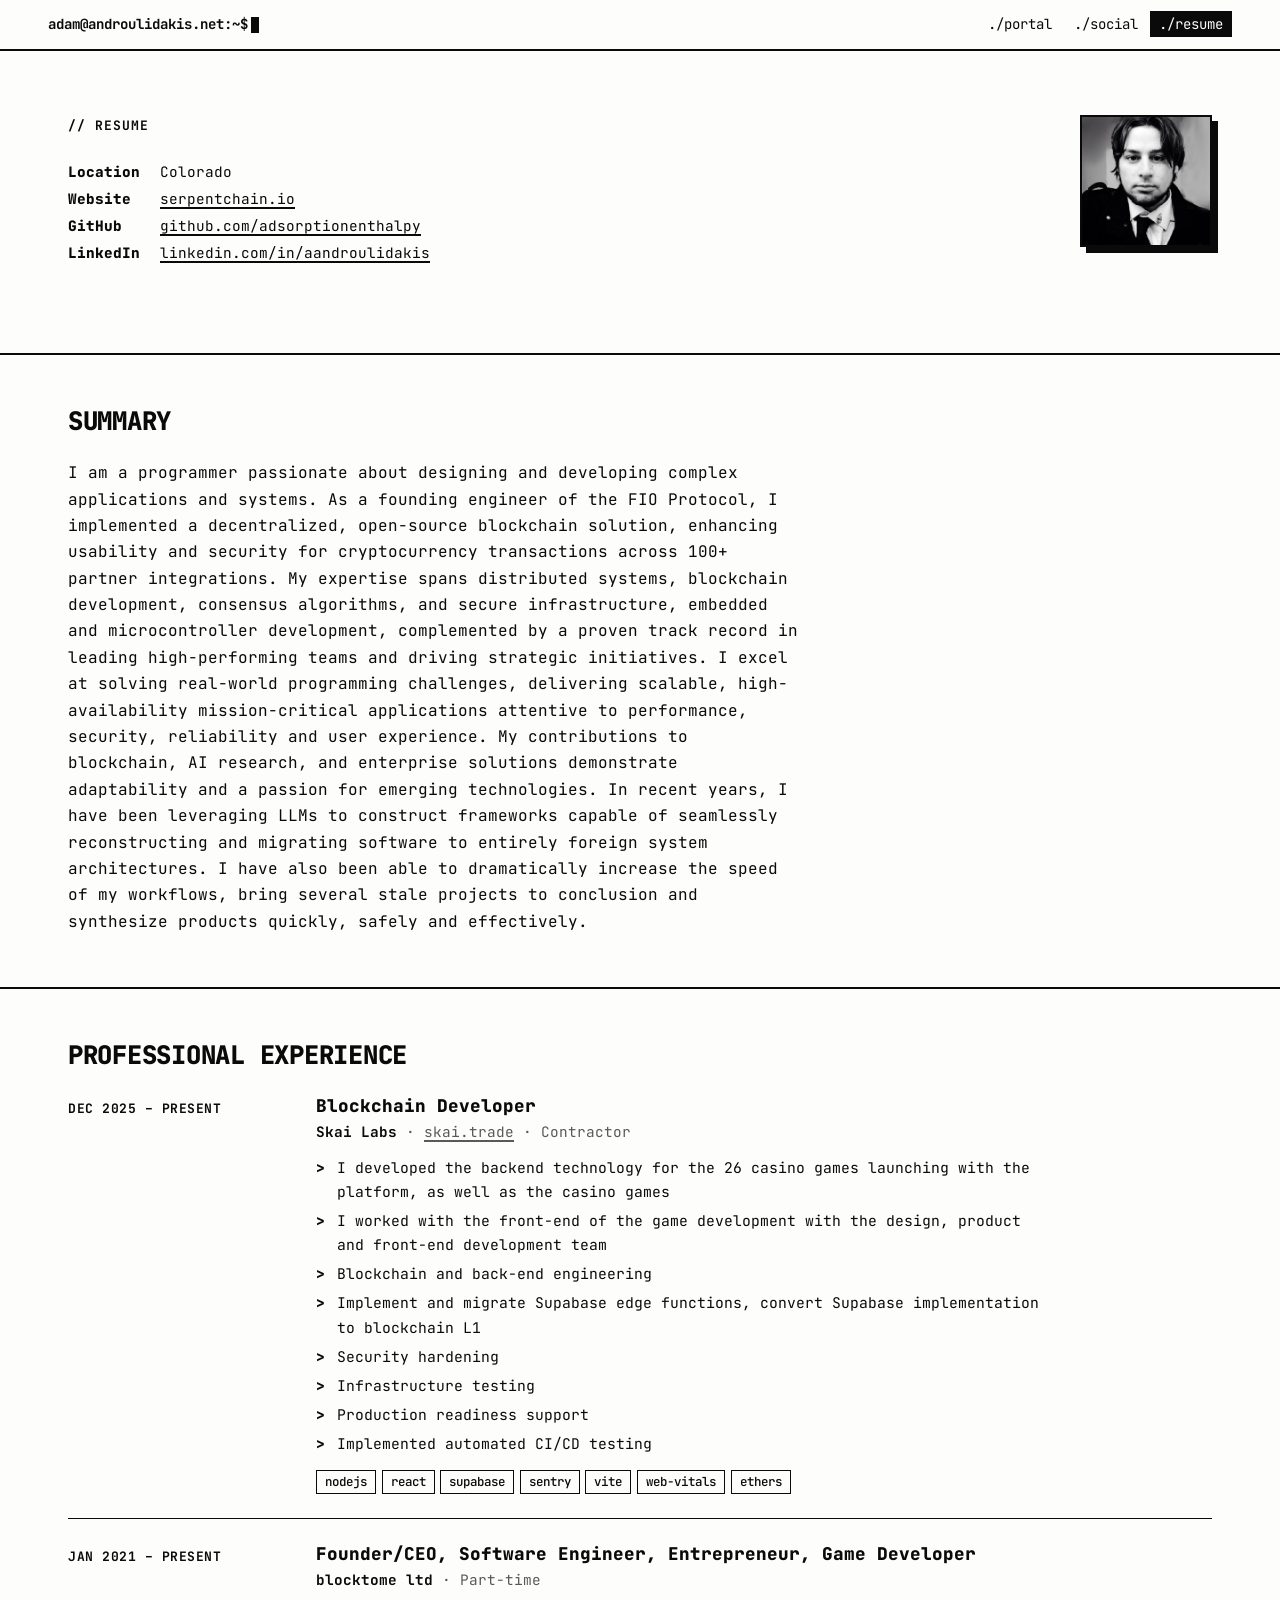
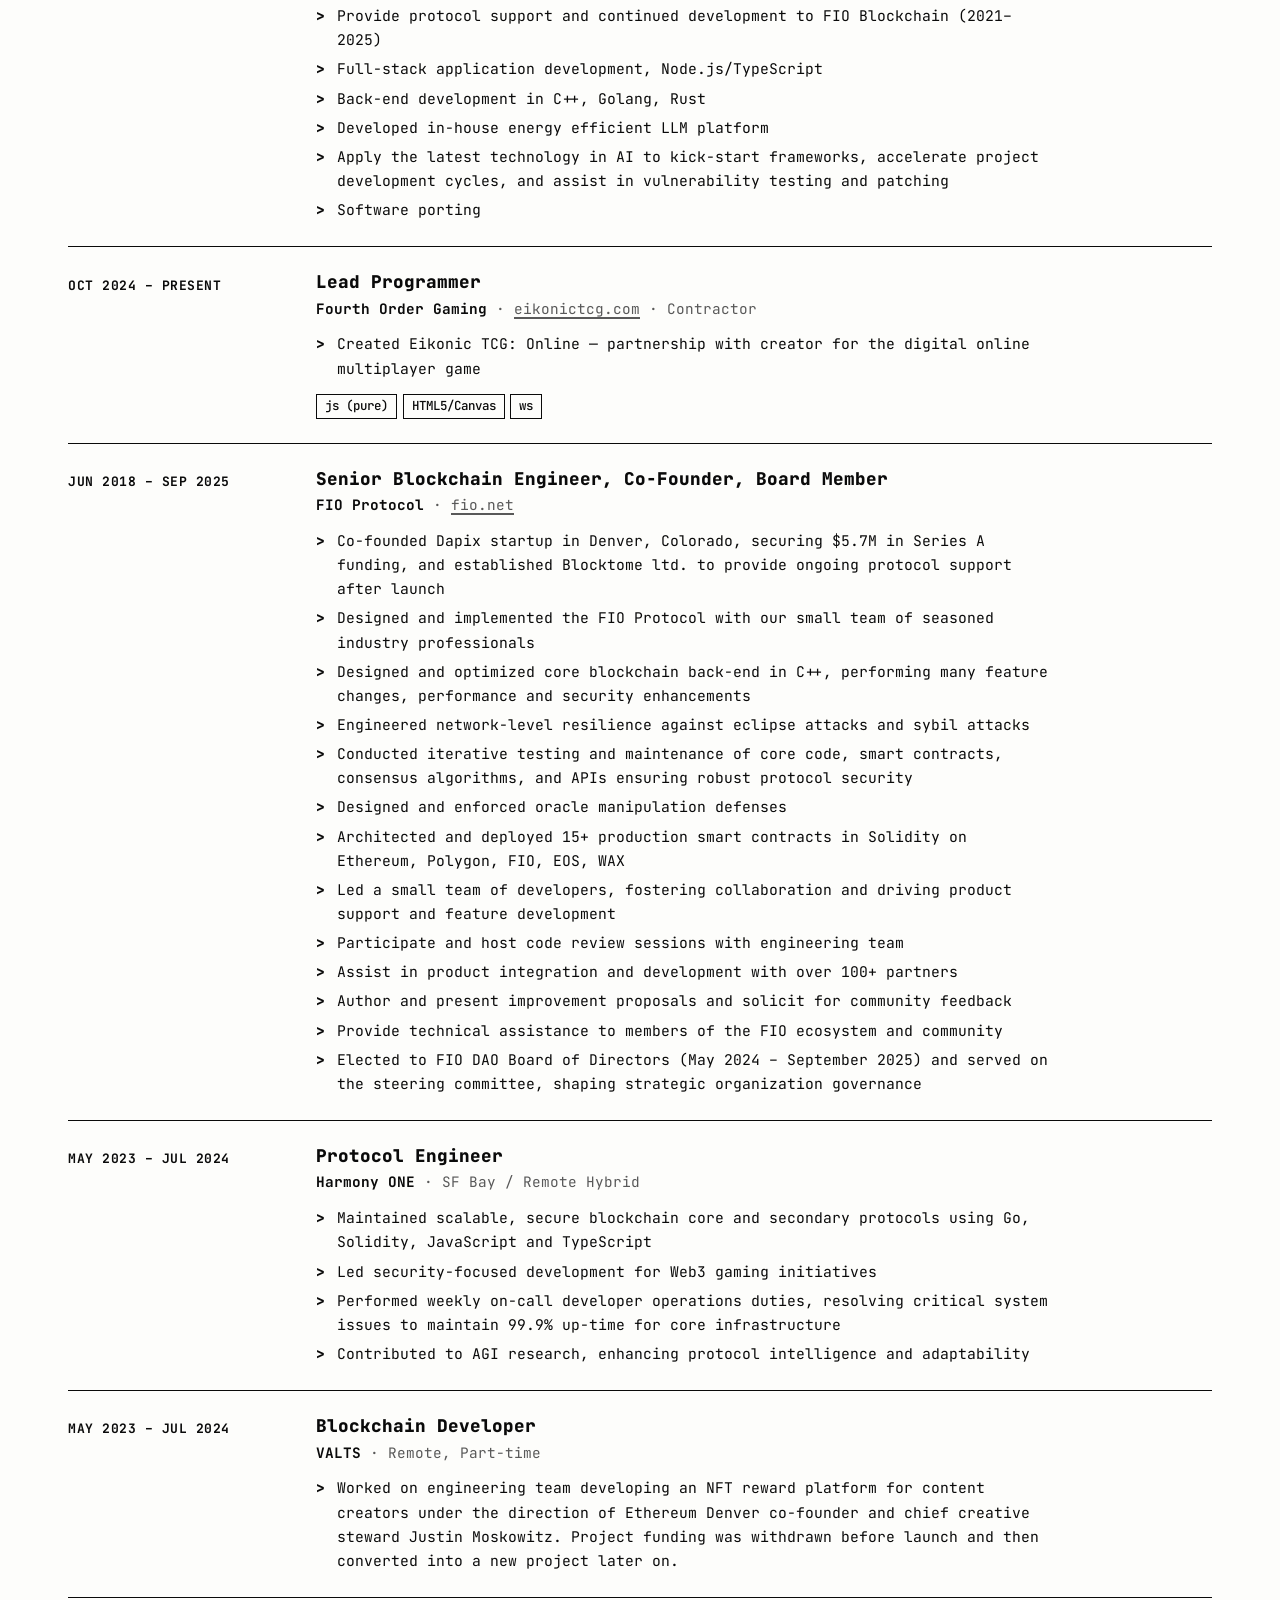
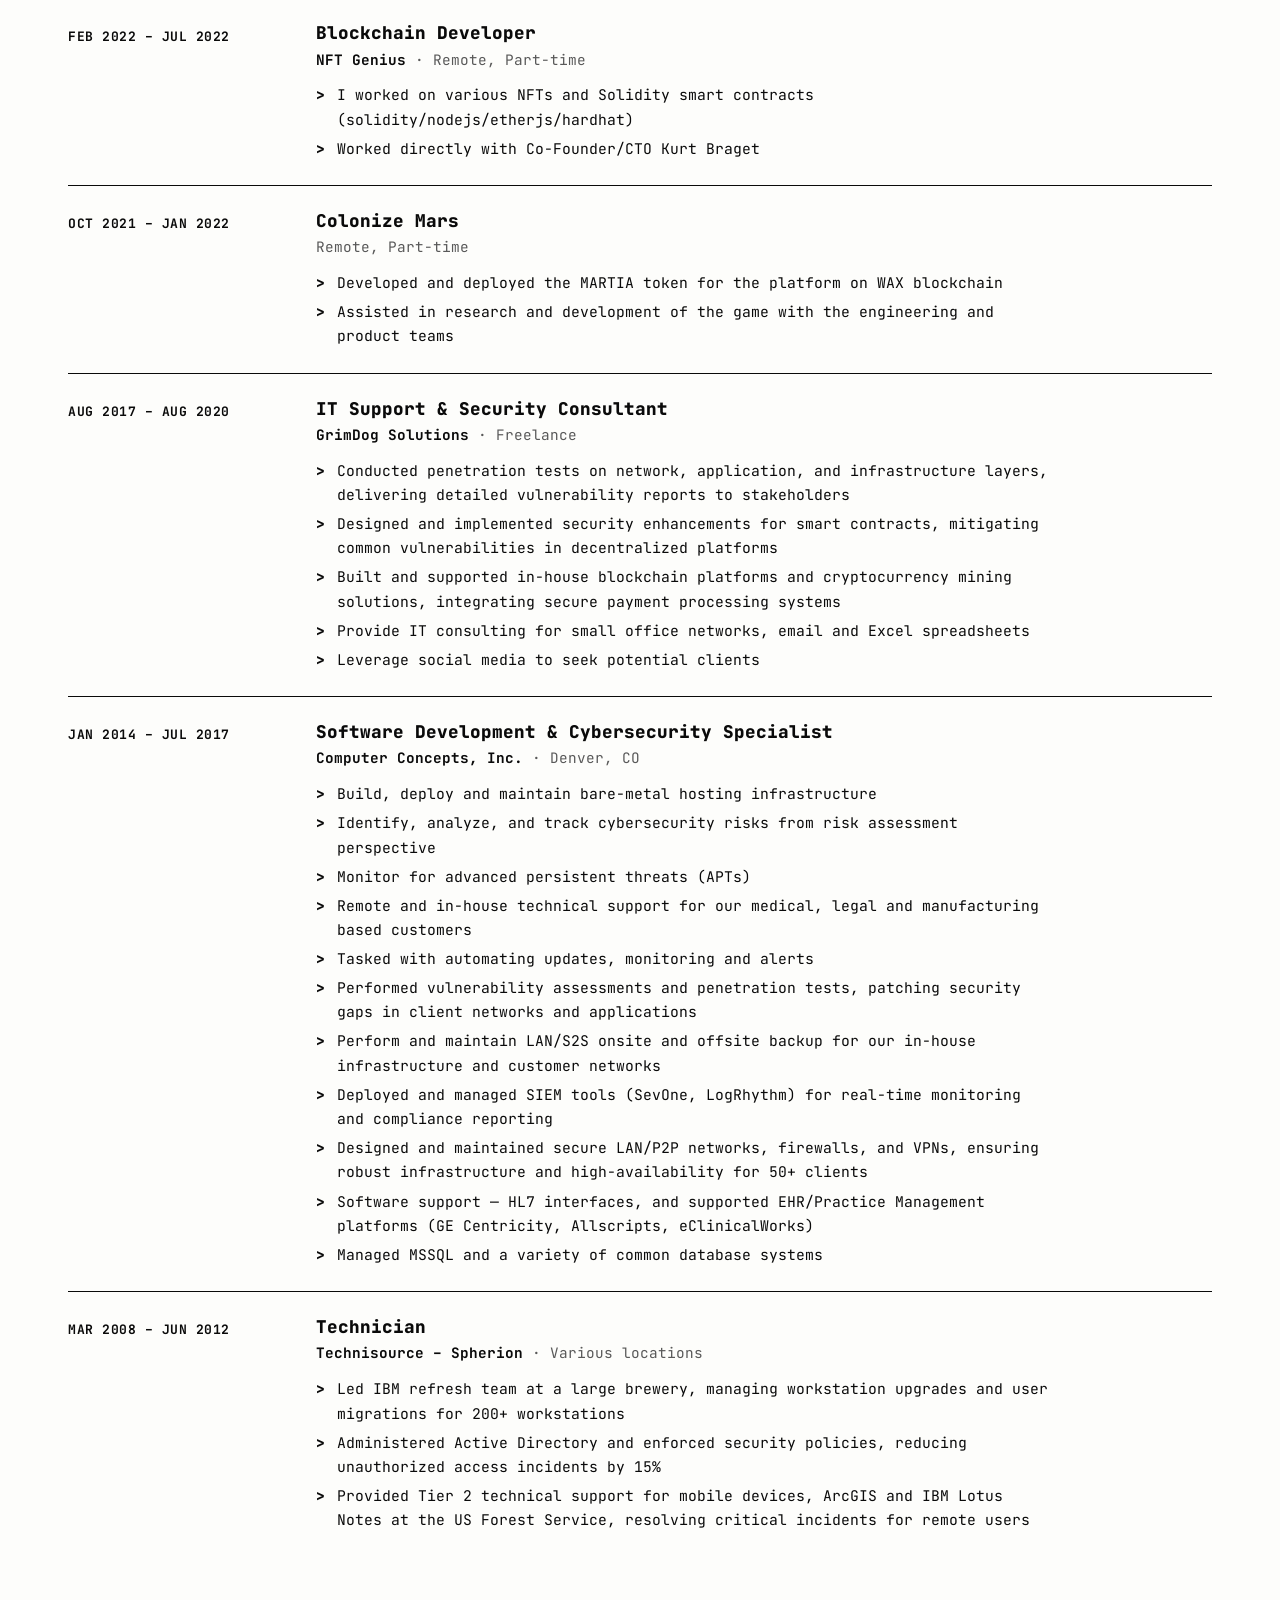
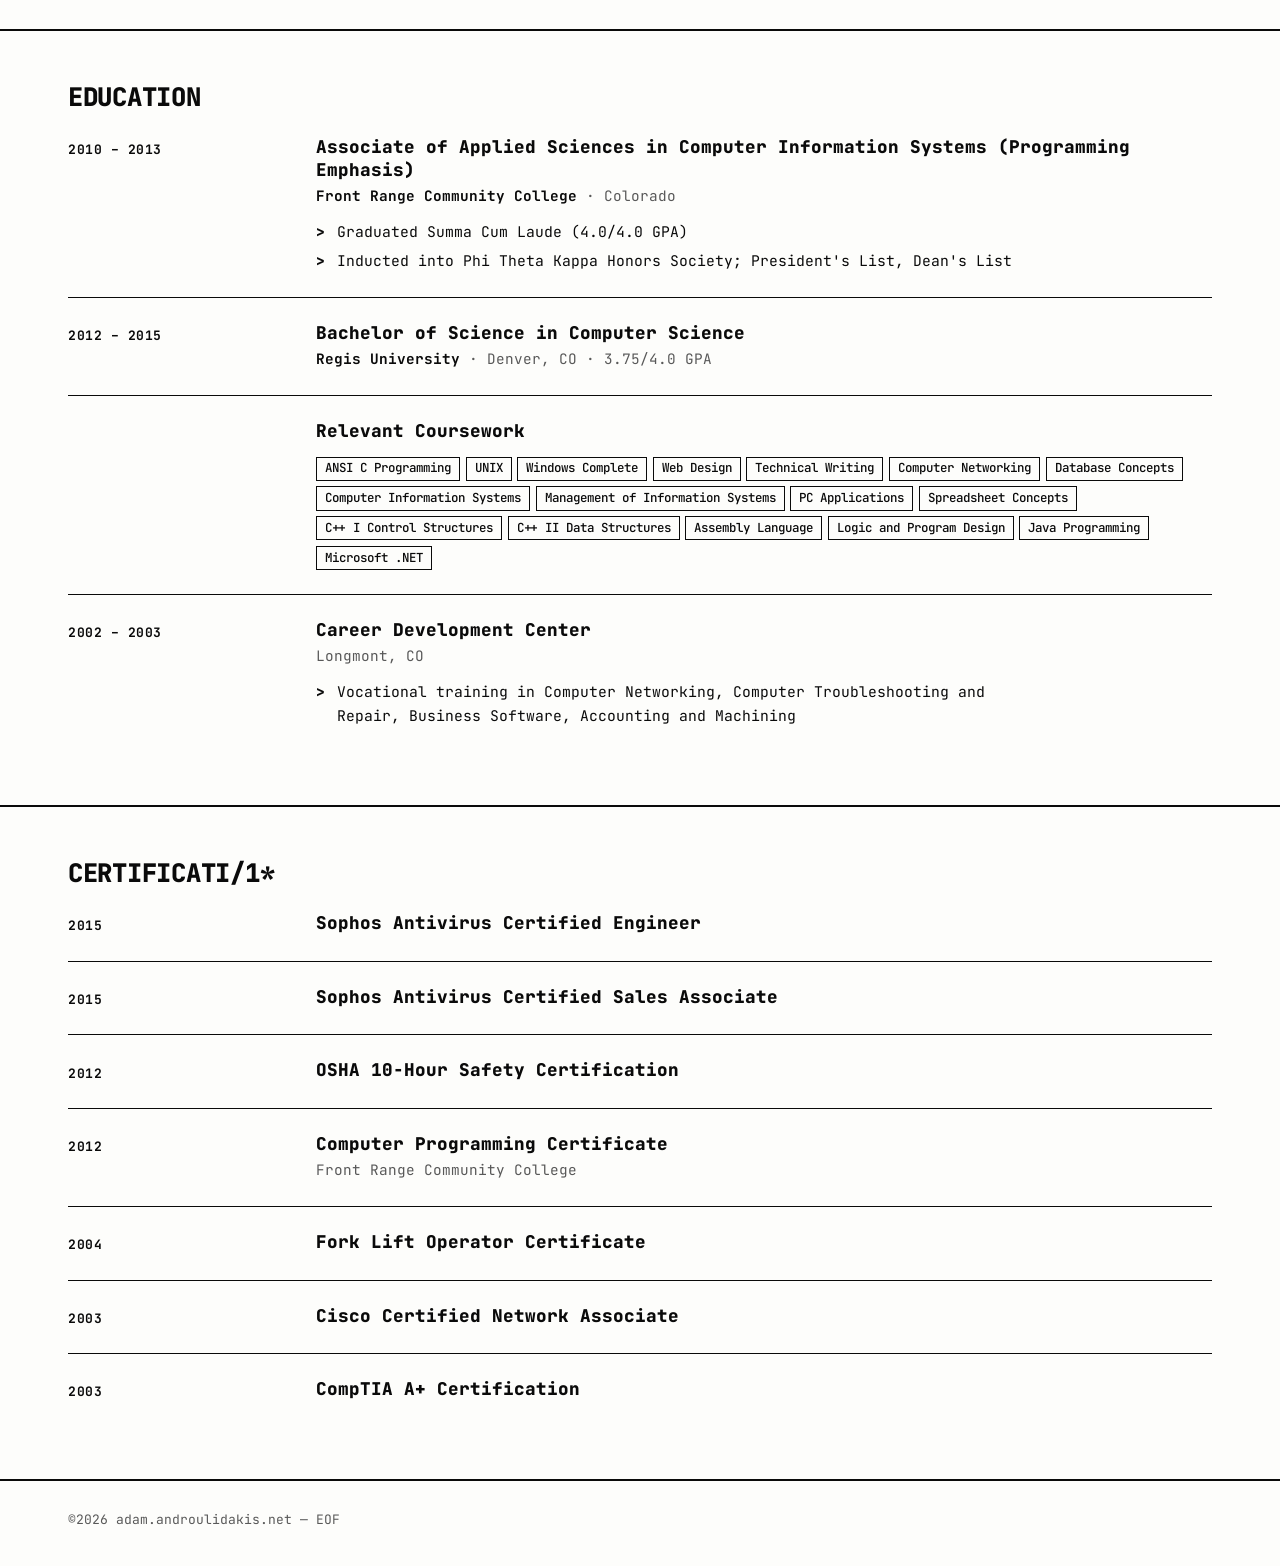
==== resume.html @ 2fbc38a6 "Initial commit" ====
<!doctype html>
<html lang="en">

<head>
  <meta charset="utf-8">
  <meta name="viewport" content="width=device-width, initial-scale=1">
  <title>Résumé — Adam Androulidakis</title>
  <meta name="description"
    content="Résumé of Adam Androulidakis — programmer, blockchain protocol engineer, and co-founding developer of the FIO Protocol. Boulder, Colorado.">
  <link rel="canonical" href="https://adam.androulidakis.net/resume.html">
  <meta property="og:title" content="Résumé — Adam Androulidakis">
  <meta property="og:type" content="profile">
  <meta property="og:url" content="https://adam.androulidakis.net/resume.html">
  <link rel="icon" href="assets/favicon.svg" type="image/svg+xml">
  <link rel="preload" href="assets/fonts/jetbrains-mono-latin-wght.woff2" as="font" type="font/woff2" crossorigin>
  <link rel="stylesheet" href="assets/css/style.css">
</head>

<body>
  <a class="skip" href="#main">Skip to content</a>


  <header class="bar">
    <a class="bar__id" href="./" aria-label="Adam Androulidakis — home">adam@androulidakis.net:~$<span class="cursor"
        aria-hidden="true"></span></a>
    <nav aria-label="Primary">
      <a href="index.html#portal">./portal</a>
      <a href="index.html#social">./social</a>
      <a href="resume.html" aria-current="page">./resume</a>
    </nav>
  </header>

  <main id="main">
    <section class="cv-head">
      <div class="wrap">
        <div class="cv-head__grid">
          <div>
            <p data-scramble class="kicker">// resume</p>
            <dl class="cv-contact">
              <dt>Location</dt>
              <dd>Colorado</dd>
              <dt>Website</dt>
              <dd><a href="https://serpentchain.io">serpentchain.io</a></dd>
              <dt>GitHub</dt>
              <dd><a href="https://github.com/adsorptionenthalpy">github.com/adsorptionenthalpy</a></dd>
              <dt>LinkedIn</dt>
              <dd><a href="https://linkedin.com/in/aandroulidakis">linkedin.com/in/aandroulidakis</a></dd>
            </dl>

            <div class="actions">

            </div>
          </div>

          <figure class="photo">
            <div class="photo__frame">
              <img src="pics/adam3.png" width="128" height="128" alt="Adam Androulidakis in a dark coat and tie">
            </div>
          </figure>
        </div>
      </div>
    </section>

    <section class="cv-section">
      <div class="wrap">
        <h2 data-scramble>Summary</h2>
        <p class="cv-summary">I am a programmer passionate about designing and developing complex applications and
          systems. As a founding engineer of the FIO Protocol, I implemented a decentralized, open-source blockchain
          solution, enhancing usability and security for cryptocurrency transactions across 100+ partner integrations.
          My expertise spans distributed systems, blockchain development, consensus algorithms, and secure
          infrastructure, embedded and microcontroller development, complemented by a proven track record in leading
          high-performing teams and driving strategic initiatives. I excel at solving real-world programming challenges,
          delivering scalable, high-availability mission-critical applications attentive to performance, security,
          reliability and user experience. My contributions to blockchain, AI research, and enterprise solutions
          demonstrate adaptability and a passion for emerging technologies. In recent years, I have been leveraging LLMs
          to construct frameworks capable of seamlessly reconstructing and migrating software to entirely foreign system
          architectures. I have also been able to dramatically increase the speed of my workflows, bring several stale
          projects to conclusion and synthesize products quickly, safely and effectively.</p>
      </div>
    </section>

    <section class="cv-section">
      <div class="wrap">
        <h2 data-scramble>Professional Experience</h2>

        <article class="cv-entry">
          <p class="cv-when">Dec 2025 – Present</p>
          <div>
            <h3>Blockchain Developer</h3>
            <p class="cv-org"><b>Skai Labs</b> · <a href="https://skai.trade">skai.trade</a> · Contractor</p>
            <ul class="cv-list">
              <li>I developed the backend technology for the 26 casino games launching with the platform, as well as the
                casino games</li>
              <li>I worked with the front-end of the game development with the design, product and front-end development
                team</li>
              <li>Blockchain and back-end engineering</li>
              <li>Implement and migrate Supabase edge functions, convert Supabase implementation to blockchain L1</li>
              <li>Security hardening</li>
              <li>Infrastructure testing</li>
              <li>Production readiness support</li>
              <li>Implemented automated CI/CD testing</li>
            </ul>
            <ul class="tags" aria-label="Technologies">
              <li>nodejs</li>
              <li>react</li>
              <li>supabase</li>
              <li>sentry</li>
              <li>vite</li>
              <li>web-vitals</li>
              <li>ethers</li>
            </ul>
          </div>
        </article>

        <article class="cv-entry">
          <p class="cv-when">Jan 2021 – Present</p>
          <div>
            <h3>Founder/CEO, Software Engineer, Entrepreneur, Game Developer</h3>
            <p class="cv-org"><b>blocktome ltd</b> · Part-time</p>
            <ul class="cv-list">
              <li>Provide protocol support and continued development to FIO Blockchain (2021–2025)</li>
              <li>Full-stack application development, Node.js/TypeScript</li>
              <li>Back-end development in C++, Golang, Rust</li>
              <li>Developed in-house energy efficient LLM platform</li>
              <li>Apply the latest technology in AI to kick-start frameworks, accelerate project development cycles, and
                assist in vulnerability testing and patching</li>
              <li>Software porting</li>
            </ul>
          </div>
        </article>

        <article class="cv-entry">
          <p class="cv-when">Oct 2024 – Present</p>
          <div>
            <h3>Lead Programmer</h3>
            <p class="cv-org"><b>Fourth Order Gaming</b> · <a href="https://eikonictcg.com">eikonictcg.com</a> ·
              Contractor</p>
            <ul class="cv-list">
              <li>Created Eikonic TCG: Online — partnership with creator for the digital online multiplayer game</li>
            </ul>
            <ul class="tags" aria-label="Technologies">
              <li>js (pure)</li>
              <li>HTML5/Canvas</li>
              <li>ws</li>
            </ul>
          </div>
        </article>

        <article class="cv-entry">
          <p class="cv-when">Jun 2018 – Sep 2025</p>
          <div>
            <h3>Senior Blockchain Engineer, Co-Founder, Board Member</h3>
            <p class="cv-org"><b>FIO Protocol</b> · <a href="https://fio.net">fio.net</a></p>
            <ul class="cv-list">
              <li>Co-founded Dapix startup in Denver, Colorado, securing $5.7M in Series A funding, and established
                Blocktome ltd. to provide ongoing protocol support after launch</li>
              <li>Designed and implemented the FIO Protocol with our small team of seasoned industry professionals</li>
              <li>Designed and optimized core blockchain back-end in C++, performing many feature changes, performance
                and security enhancements</li>
              <li>Engineered network-level resilience against eclipse attacks and sybil attacks</li>
              <li>Conducted iterative testing and maintenance of core code, smart contracts, consensus algorithms, and
                APIs ensuring robust protocol security</li>
              <li>Designed and enforced oracle manipulation defenses</li>
              <li>Architected and deployed 15+ production smart contracts in Solidity on Ethereum, Polygon, FIO, EOS,
                WAX</li>
              <li>Led a small team of developers, fostering collaboration and driving product support and feature
                development</li>
              <li>Participate and host code review sessions with engineering team</li>
              <li>Assist in product integration and development with over 100+ partners</li>
              <li>Author and present improvement proposals and solicit for community feedback</li>
              <li>Provide technical assistance to members of the FIO ecosystem and community</li>
              <li>Elected to FIO DAO Board of Directors (May 2024 – September 2025) and served on the steering
                committee, shaping strategic organization governance</li>
            </ul>
          </div>
        </article>

        <article class="cv-entry">
          <p class="cv-when">May 2023 – Jul 2024</p>
          <div>
            <h3>Protocol Engineer</h3>
            <p class="cv-org"><b>Harmony ONE</b> · SF Bay / Remote Hybrid</p>
            <ul class="cv-list">
              <li>Maintained scalable, secure blockchain core and secondary protocols using Go, Solidity, JavaScript and
                TypeScript</li>
              <li>Led security-focused development for Web3 gaming initiatives</li>
              <li>Performed weekly on-call developer operations duties, resolving critical system issues to maintain
                99.9% up-time for core infrastructure</li>
              <li>Contributed to AGI research, enhancing protocol intelligence and adaptability</li>
            </ul>
          </div>
        </article>

        <article class="cv-entry">
          <p class="cv-when">May 2023 – Jul 2024</p>
          <div>
            <h3>Blockchain Developer</h3>
            <p class="cv-org"><b>VALTS</b> · Remote, Part-time</p>
            <ul class="cv-list">
              <li>Worked on engineering team developing an NFT reward platform for content creators under the direction
                of Ethereum Denver co-founder and chief creative steward Justin Moskowitz. Project funding was withdrawn
                before launch and then converted into a new project later on.</li>
            </ul>
          </div>
        </article>

        <article class="cv-entry">
          <p class="cv-when">Feb 2022 – Jul 2022</p>
          <div>
            <h3>Blockchain Developer</h3>
            <p class="cv-org"><b>NFT Genius</b> · Remote, Part-time</p>
            <ul class="cv-list">
              <li>I worked on various NFTs and Solidity smart contracts (solidity/nodejs/etherjs/hardhat)</li>
              <li>Worked directly with Co-Founder/CTO Kurt Braget</li>
            </ul>
          </div>
        </article>

        <article class="cv-entry">
          <p class="cv-when">Oct 2021 – Jan 2022</p>
          <div>
            <h3>Colonize Mars</h3>
            <p class="cv-org">Remote, Part-time</p>
            <ul class="cv-list">
              <li>Developed and deployed the MARTIA token for the platform on WAX blockchain</li>
              <li>Assisted in research and development of the game with the engineering and product teams</li>
            </ul>
          </div>
        </article>

        <article class="cv-entry">
          <p class="cv-when">Aug 2017 – Aug 2020</p>
          <div>
            <h3>IT Support &amp; Security Consultant</h3>
            <p class="cv-org"><b>GrimDog Solutions</b> · Freelance</p>
            <ul class="cv-list">
              <li>Conducted penetration tests on network, application, and infrastructure layers, delivering detailed
                vulnerability reports to stakeholders</li>
              <li>Designed and implemented security enhancements for smart contracts, mitigating common vulnerabilities
                in decentralized platforms</li>
              <li>Built and supported in-house blockchain platforms and cryptocurrency mining solutions, integrating
                secure payment processing systems</li>
              <li>Provide IT consulting for small office networks, email and Excel spreadsheets</li>
              <li>Leverage social media to seek potential clients</li>
            </ul>
          </div>
        </article>

        <article class="cv-entry">
          <p class="cv-when">Jan 2014 – Jul 2017</p>
          <div>
            <h3>Software Development &amp; Cybersecurity Specialist</h3>
            <p class="cv-org"><b>Computer Concepts, Inc.</b> · Denver, CO</p>
            <ul class="cv-list">
              <li>Build, deploy and maintain bare-metal hosting infrastructure</li>
              <li>Identify, analyze, and track cybersecurity risks from risk assessment perspective</li>
              <li>Monitor for advanced persistent threats (APTs)</li>
              <li>Remote and in-house technical support for our medical, legal and manufacturing based customers</li>
              <li>Tasked with automating updates, monitoring and alerts</li>
              <li>Performed vulnerability assessments and penetration tests, patching security gaps in client networks
                and applications</li>
              <li>Perform and maintain LAN/S2S onsite and offsite backup for our in-house infrastructure and customer
                networks</li>
              <li>Deployed and managed SIEM tools (SevOne, LogRhythm) for real-time monitoring and compliance reporting
              </li>
              <li>Designed and maintained secure LAN/P2P networks, firewalls, and VPNs, ensuring robust infrastructure
                and high-availability for 50+ clients</li>
              <li>Software support — HL7 interfaces, and supported EHR/Practice Management platforms (GE Centricity,
                Allscripts, eClinicalWorks)</li>
              <li>Managed MSSQL and a variety of common database systems</li>
            </ul>
          </div>
        </article>

        <article class="cv-entry">
          <p class="cv-when">Mar 2008 – Jun 2012</p>
          <div>
            <h3>Technician</h3>
            <p class="cv-org"><b>Technisource – Spherion</b> · Various locations</p>
            <ul class="cv-list">
              <li>Led IBM refresh team at a large brewery, managing workstation upgrades and user migrations for 200+
                workstations</li>
              <li>Administered Active Directory and enforced security policies, reducing unauthorized access incidents
                by 15%</li>
              <li>Provided Tier 2 technical support for mobile devices, ArcGIS and IBM Lotus Notes at the US Forest
                Service, resolving critical incidents for remote users</li>
            </ul>
          </div>
        </article>

        <p class="cv-note"></p>
      </div>
    </section>

    <section class="cv-section">
      <div class="wrap">
        <h2 data-scramble>Education</h2>

        <article class="cv-entry">
          <p class="cv-when">2010 – 2013</p>
          <div>
            <h3>Associate of Applied Sciences in Computer Information Systems (Programming Emphasis)</h3>
            <p class="cv-org"><b>Front Range Community College</b> · Colorado</p>
            <ul class="cv-list">
              <li>Graduated Summa Cum Laude (4.0/4.0 GPA)</li>
              <li>Inducted into Phi Theta Kappa Honors Society; President's List, Dean's List</li>
            </ul>
          </div>
        </article>

        <article class="cv-entry">
          <p class="cv-when">2012 – 2015</p>
          <div>
            <h3>Bachelor of Science in Computer Science</h3>
            <p class="cv-org"><b>Regis University</b> · Denver, CO · 3.75/4.0 GPA</p>
          </div>
        </article>

        <article class="cv-entry">
          <p class="cv-when"></p>
          <div>
            <h3>Relevant Coursework</h3>
            <p class="cv-org"></p>
            <ul class="tags" aria-label="Relevant coursework across both colleges">
              <li>ANSI C Programming</li>
              <li>UNIX</li>
              <li>Windows Complete</li>
              <li>Web Design</li>
              <li>Technical Writing</li>
              <li>Computer Networking</li>
              <li>Database Concepts</li>
              <li>Computer Information Systems</li>
              <li>Management of Information Systems</li>
              <li>PC Applications</li>
              <li>Spreadsheet Concepts</li>
              <li>C++ I Control Structures</li>
              <li>C++ II Data Structures</li>
              <li>Assembly Language</li>
              <li>Logic and Program Design</li>
              <li>Java Programming</li>
              <li>Microsoft .NET</li>
            </ul>
          </div>
        </article>

        <article class="cv-entry">
          <p class="cv-when">2002 – 2003</p>
          <div>
            <h3>Career Development Center</h3>
            <p class="cv-org">Longmont, CO</p>
            <ul class="cv-list">
              <li>Vocational training in Computer Networking, Computer Troubleshooting and Repair, Business Software,
                Accounting and Machining</li>
            </ul>
          </div>
        </article>
      </div>
    </section>

    <section class="cv-section">
      <div class="wrap">
        <h2 data-scramble>Certifications</h2>

        <article class="cv-entry">
          <p class="cv-when">2015</p>
          <div>
            <h3>Sophos Antivirus Certified Engineer</h3>
          </div>
        </article>
        <article class="cv-entry">
          <p class="cv-when">2015</p>
          <div>
            <h3>Sophos Antivirus Certified Sales Associate</h3>
          </div>
        </article>
        <article class="cv-entry">
          <p class="cv-when">2012</p>
          <div>
            <h3>OSHA 10-Hour Safety Certification</h3>
          </div>
        </article>
        <article class="cv-entry">
          <p class="cv-when">2012</p>
          <div>
            <h3>Computer Programming Certificate</h3>
            <p class="cv-org">Front Range Community College</p>
          </div>
        </article>
        <article class="cv-entry">
          <p class="cv-when">2004</p>
          <div>
            <h3>Fork Lift Operator Certificate</h3>
          </div>
        </article>
        <article class="cv-entry">
          <p class="cv-when">2003</p>
          <div>
            <h3>Cisco Certified Network Associate</h3>
          </div>
        </article>
        <article class="cv-entry">
          <p class="cv-when">2003</p>
          <div>
            <h3>CompTIA A+ Certification</h3>
          </div>
        </article>
      </div>
    </section>
  </main>

  <footer class="foot">
    <div class="wrap">

      <p class="mute">©2026 adam.androulidakis.net — EOF</p>
    </div>
  </footer>

  <script src="assets/js/main.js" defer></script>
</body>

</html>
---- assets/css/style.css ----
/* adam.androulidakis.net — black on white, monospace, terminal-flavoured */

@font-face {
  font-family: "JetBrains Mono";
  src: url("../fonts/jetbrains-mono-latin-wght.woff2") format("woff2");
  font-weight: 100 800;
  font-style: normal;
  font-display: swap;
}

:root {
  --paper: #fdfdfb;
  --ink: #0a0a0a;
  --mute: #595959;
  --mono: "JetBrains Mono", ui-monospace, "Cascadia Mono", Consolas, Menlo, monospace;
  --wrap: 1240px;
  --pad: clamp(1.1rem, 4vw, 3rem);
  --rule: 2px;
}

*, *::before, *::after { box-sizing: border-box; }

html { scroll-behavior: smooth; -webkit-text-size-adjust: 100%; scroll-padding-top: 4.5rem; }

body {
  margin: 0;
  color: var(--ink);
  background: var(--paper);
  font: 400 1rem/1.65 var(--mono);
  overflow-x: hidden;
}

::selection { background: var(--ink); color: var(--paper); }

a { color: inherit; text-decoration-thickness: 2px; text-underline-offset: 3px; }
a:hover { background: var(--ink); color: var(--paper); text-decoration: none; }
a:focus-visible, button:focus-visible { outline: 3px solid var(--ink); outline-offset: 3px; }

h1, h2, h3, p, ul, ol, figure { margin: 0; }
ul, ol { padding: 0; list-style: none; }

.skip { position: absolute; left: -999px; top: 0; padding: .5rem 1rem; background: var(--ink); color: var(--paper); z-index: 20; }
.skip:focus { left: 0; }

.wrap { max-width: var(--wrap); margin-inline: auto; padding-inline: var(--pad); }

.mute { color: var(--mute); }

.kicker { font-size: .8125rem; font-weight: 700; letter-spacing: .08em; text-transform: uppercase; }

.name {
  margin-top: .35rem;
  font-size: clamp(1.4rem, 2.4vw, 1.9rem);
  font-weight: 800;
  line-height: 1.15;
  letter-spacing: -.01em;
  text-transform: uppercase;
}

/* Portraits: the original photos, unedited, in a framed box at a fixed display size. */
.photo__frame {
  display: inline-block;
  border: var(--rule) solid var(--ink);
  box-shadow: 6px 6px 0 var(--ink);
  background: #fff;
  line-height: 0;
}
.photo img { display: block; object-fit: cover; }
.photo figcaption { margin-top: .9rem; font-size: .75rem; color: var(--mute); }

/* ── top bar ─────────────────────────────────────────── */

.bar {
  position: sticky;
  top: 0;
  z-index: 10;
  display: flex;
  flex-wrap: wrap;
  align-items: center;
  justify-content: space-between;
  gap: .25rem 1.5rem;
  padding: .7rem var(--pad);
  background: var(--paper);
  border-bottom: var(--rule) solid var(--ink);
  font-size: .875rem;
}
.bar a { text-decoration: none; }
.bar__id { font-weight: 700; white-space: nowrap; }
.bar__id:hover { background: none; color: inherit; }
.bar nav { display: flex; gap: .25rem; }
.bar nav a { padding: .1rem .55rem; }
.bar nav a[aria-current="page"] { background: var(--ink); color: var(--paper); }

.cursor {
  display: inline-block;
  width: .6em;
  height: 1.15em;
  margin-left: .2em;
  background: currentColor;
  vertical-align: text-bottom;
  animation: blink 1.1s steps(1) infinite;
}
@keyframes blink { 50% { opacity: 0; } }

/* ── hero ────────────────────────────────────────────── */

.hero { padding-block: clamp(2rem, 5vw, 4rem) clamp(3rem, 7vw, 5rem); }

.hero__grid {
  display: grid;
  grid-template-columns: minmax(0, 1fr) auto;
  grid-template-rows: auto 1fr;
  grid-template-areas: "head pic" "copy pic";
  gap: 1.75rem clamp(2rem, 6vw, 5rem);
  align-items: start;
}
.hero__head { grid-area: head; }
.hero__copy { grid-area: copy; }
.portrait   { grid-area: pic; }
.portrait img { width: 192px; height: 208px; }

.lede { max-width: 36em; font-size: clamp(1rem, 1.4vw, 1.15rem); line-height: 1.55; }

.term {
  max-width: 38em;
  margin-top: 1.75rem;
  padding: 1rem 1.15rem;
  border: var(--rule) solid var(--ink);
  font-size: .9rem;
  box-shadow: 6px 6px 0 var(--ink);
  background: var(--paper);
}
.term p { overflow-wrap: anywhere; }
.term .cmd { font-weight: 800; }
.term .cmd::before { content: "$ "; }
.term .out { color: var(--mute); padding-left: 1.2em; }

.actions { display: flex; flex-wrap: wrap; gap: 1rem; margin-top: 2rem; }
.btn {
  display: inline-block;
  padding: .6rem 1.1rem;
  border: var(--rule) solid var(--ink);
  background: var(--paper);
  color: var(--ink);
  font: 700 .9rem/1.4 var(--mono);
  text-decoration: none;
  cursor: pointer;
  transition: transform .12s, box-shadow .12s;
  box-shadow: 4px 4px 0 var(--ink);
}
.btn:hover { background: var(--ink); color: var(--paper); transform: translate(2px, 2px); box-shadow: 2px 2px 0 var(--ink); }
.btn--solid { background: var(--ink); color: var(--paper); }
.btn--solid:hover { background: var(--paper); color: var(--ink); }

/* ── sections ────────────────────────────────────────── */

.section { padding-block: clamp(2.5rem, 6vw, 4.5rem); border-top: var(--rule) solid var(--ink); }
.section__head { margin-bottom: clamp(1.25rem, 3vw, 2rem); }
.section__head h2 {
  margin-top: .3rem;
  font-size: clamp(1.25rem, 2.2vw, 1.6rem);
  font-weight: 800;
  line-height: 1.15;
  letter-spacing: -.01em;
  text-transform: uppercase;
}

/* ── portal ──────────────────────────────────────────── */

.portal { display: grid; grid-template-columns: repeat(3, minmax(0, 1fr)); padding: 1px; }
.portal li { display: flex; }
/* a short last row stretches to close the grid, whatever the number of gates */
.portal li:last-child:nth-child(3n + 1) { grid-column: 1 / -1; }
.portal li:last-child:nth-child(3n + 2) { grid-column: span 2; }

.gate {
  position: relative;
  display: flex;
  flex: 1;
  flex-direction: column;
  min-height: 15rem;
  margin: -1px;
  padding: 1.25rem 1.4rem 1.2rem;
  border: var(--rule) solid var(--ink);
  text-decoration: none;
  overflow: hidden;
  isolation: isolate;
  transition: color .15s .05s;
}
.gate::before {               /* black wipes up from the bottom edge */
  content: "";
  position: absolute;
  inset: 0;
  z-index: -1;
  background: var(--ink);
  clip-path: inset(100% 0 0 0);
  transition: clip-path .28s cubic-bezier(.3, .7, .2, 1);
}
.gate:hover, .gate:focus-visible { background: none; color: var(--paper); }
.gate:hover::before, .gate:focus-visible::before { clip-path: inset(0); }

.gate__top { display: flex; justify-content: space-between; font-size: .8125rem; font-weight: 700; letter-spacing: .08em; text-transform: uppercase; }
.gate__host { margin-top: auto; padding-top: 2.5rem; font-size: clamp(1.25rem, 2vw, 1.6rem); font-weight: 800; letter-spacing: -.02em; line-height: 1.15; overflow-wrap: anywhere; }
.gate__desc { margin-top: .5rem; font-size: .9rem; line-height: 1.5; max-width: 30em; }
.gate__go { margin-top: 1.1rem; font-size: .8125rem; font-weight: 700; }
.gate__go::after { content: " →"; display: inline-block; transition: transform .2s; white-space: pre; }
.gate:hover .gate__go::after { transform: translateX(6px); }

/* ── social ──────────────────────────────────────────── */

.social { border-top: var(--rule) solid var(--ink); }
.social a {
  display: grid;
  grid-template-columns: 9rem minmax(0, 1fr) auto;
  align-items: baseline;
  gap: 1rem;
  padding: 1.1rem .75rem;
  border-bottom: var(--rule) solid var(--ink);
  text-decoration: none;
}
.social__net { font-size: .8125rem; font-weight: 700; letter-spacing: .08em; text-transform: uppercase; }
.social__url { font-size: clamp(1.05rem, 3vw, 1.9rem); font-weight: 800; letter-spacing: -.02em; overflow-wrap: anywhere; }
.social__go { font-weight: 800; transition: transform .2s; }
.social a:hover .social__go { transform: translate(4px, -4px); }

/* ── footer ──────────────────────────────────────────── */

.foot { border-top: var(--rule) solid var(--ink); padding-block: 1.75rem 2.25rem; font-size: .8125rem; }
.foot .wrap { display: flex; flex-wrap: wrap; justify-content: space-between; gap: .5rem 2rem; }

/* ── résumé ──────────────────────────────────────────── */

.cv-head { padding-block: clamp(2rem, 5vw, 4rem) clamp(2.5rem, 5vw, 3.5rem); }
.cv-head__grid { display: grid; grid-template-columns: minmax(0, 1fr) auto; gap: 2rem clamp(2rem, 6vw, 5rem); align-items: start; }
.cv-head .photo img { width: 128px; height: 128px; }
.cv-contact { display: grid; grid-template-columns: auto minmax(0, 1fr); gap: .2rem 1.25rem; margin-top: 1.5rem; font-size: .9rem; }
.cv-contact dt { font-weight: 800; }
.cv-contact dd { margin: 0; overflow-wrap: anywhere; }

.cv-section { padding-block: clamp(2rem, 5vw, 3.25rem); border-top: var(--rule) solid var(--ink); }
.cv-section h2 { font-size: clamp(1.25rem, 2.2vw, 1.6rem); font-weight: 800; line-height: 1.15; letter-spacing: -.01em; text-transform: uppercase; margin-bottom: 1.5rem; }
.cv-summary { max-width: 46em; font-size: 1rem; }

.cv-entry { display: grid; grid-template-columns: 13.5rem minmax(0, 1fr); gap: .5rem 2rem; padding-block: 1.5rem; border-top: 1px solid var(--ink); }
.cv-entry:first-of-type { border-top: 0; padding-top: 0; }
.cv-when { font-size: .8125rem; font-weight: 700; letter-spacing: .04em; text-transform: uppercase; padding-top: .2rem; }
.cv-entry h3 { font-size: 1.1rem; font-weight: 800; line-height: 1.3; }
.cv-org { margin-top: .15rem; font-size: .9rem; color: var(--mute); }
.cv-org b { color: var(--ink); }
.cv-list { margin-top: .75rem; font-size: .92rem; max-width: 50em; }
.cv-list li { position: relative; padding-left: 1.4em; margin-top: .3rem; }
.cv-list li::before { content: ">"; position: absolute; left: 0; font-weight: 800; }
.cv-note { margin-top: 1.25rem; font-style: italic; color: var(--mute); font-size: .9rem; }

.tags { display: flex; flex-wrap: wrap; gap: .35rem; margin-top: .85rem; }
.tags li { padding: .05rem .5rem; border: 1.5px solid var(--ink); font-size: .78rem; font-weight: 500; }

/* ── responsive ──────────────────────────────────────── */

@media (max-width: 960px) {
  .portal { grid-template-columns: repeat(2, minmax(0, 1fr)); }
  .portal li:last-child:nth-child(n) { grid-column: auto; }
  .portal li:last-child:nth-child(odd) { grid-column: 1 / -1; }
}

@media (max-width: 880px) {
  .hero__grid { grid-template-columns: minmax(0, 1fr); grid-template-rows: none; grid-template-areas: "head" "pic" "copy"; }
  .cv-head__grid { grid-template-columns: minmax(0, 1fr); }
  .cv-head .photo { order: -1; }
}

@media (max-width: 720px) {
  .portal { grid-template-columns: minmax(0, 1fr); }
  .portal li:last-child:nth-child(n) { grid-column: auto; }
  .gate { min-height: 11.5rem; }
  .gate__host { padding-top: 1.5rem; }
  .social a { grid-template-columns: minmax(0, 1fr) auto; }
  .social__net { grid-column: 1 / -1; }
  .cv-entry { grid-template-columns: minmax(0, 1fr); }
}

@media (prefers-reduced-motion: reduce) {
  html { scroll-behavior: auto; }
  .cursor { animation: none; }
  *, *::before, *::after { transition: none !important; }
}

@media print {
  body { background: #fff; font-size: 10pt; }
  .bar, .actions, .foot, .skip, .cv-head .photo { display: none !important; }
  .cv-entry { break-inside: avoid; }
  a { text-decoration: none; }
}
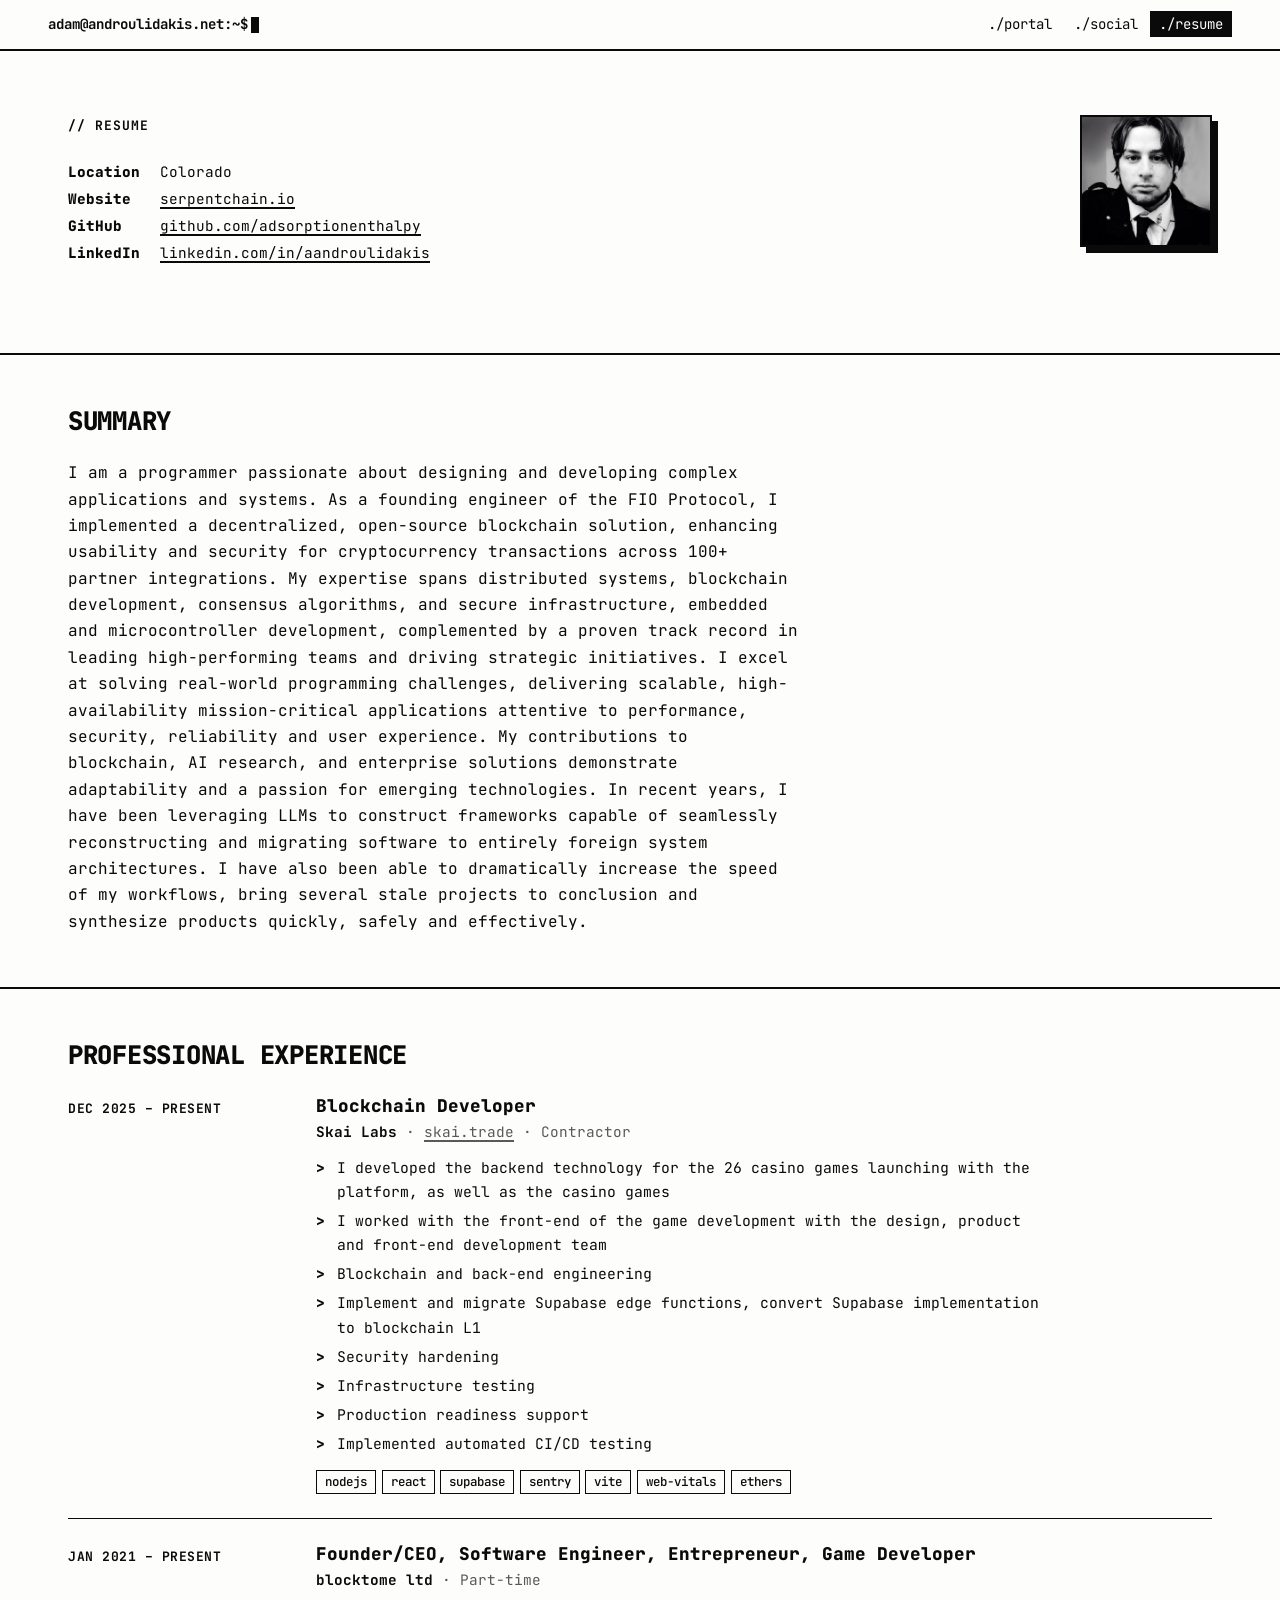
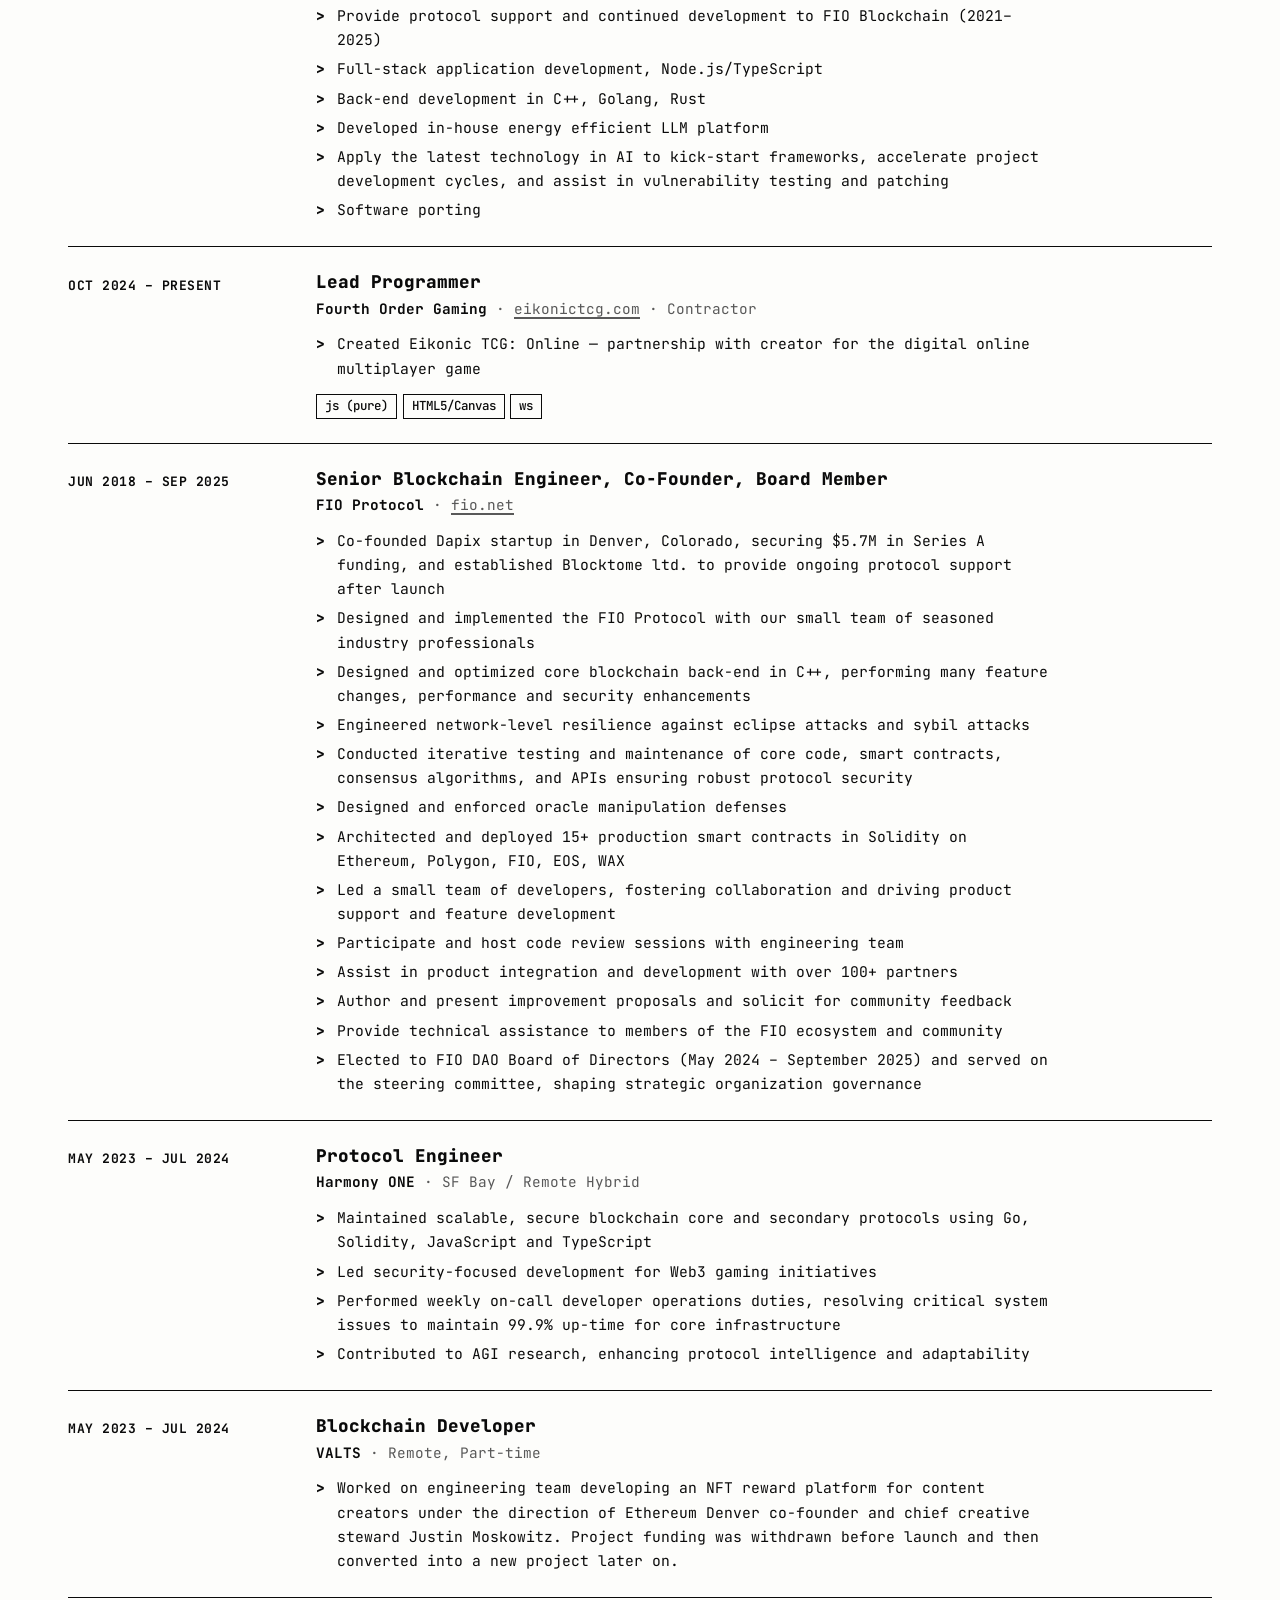
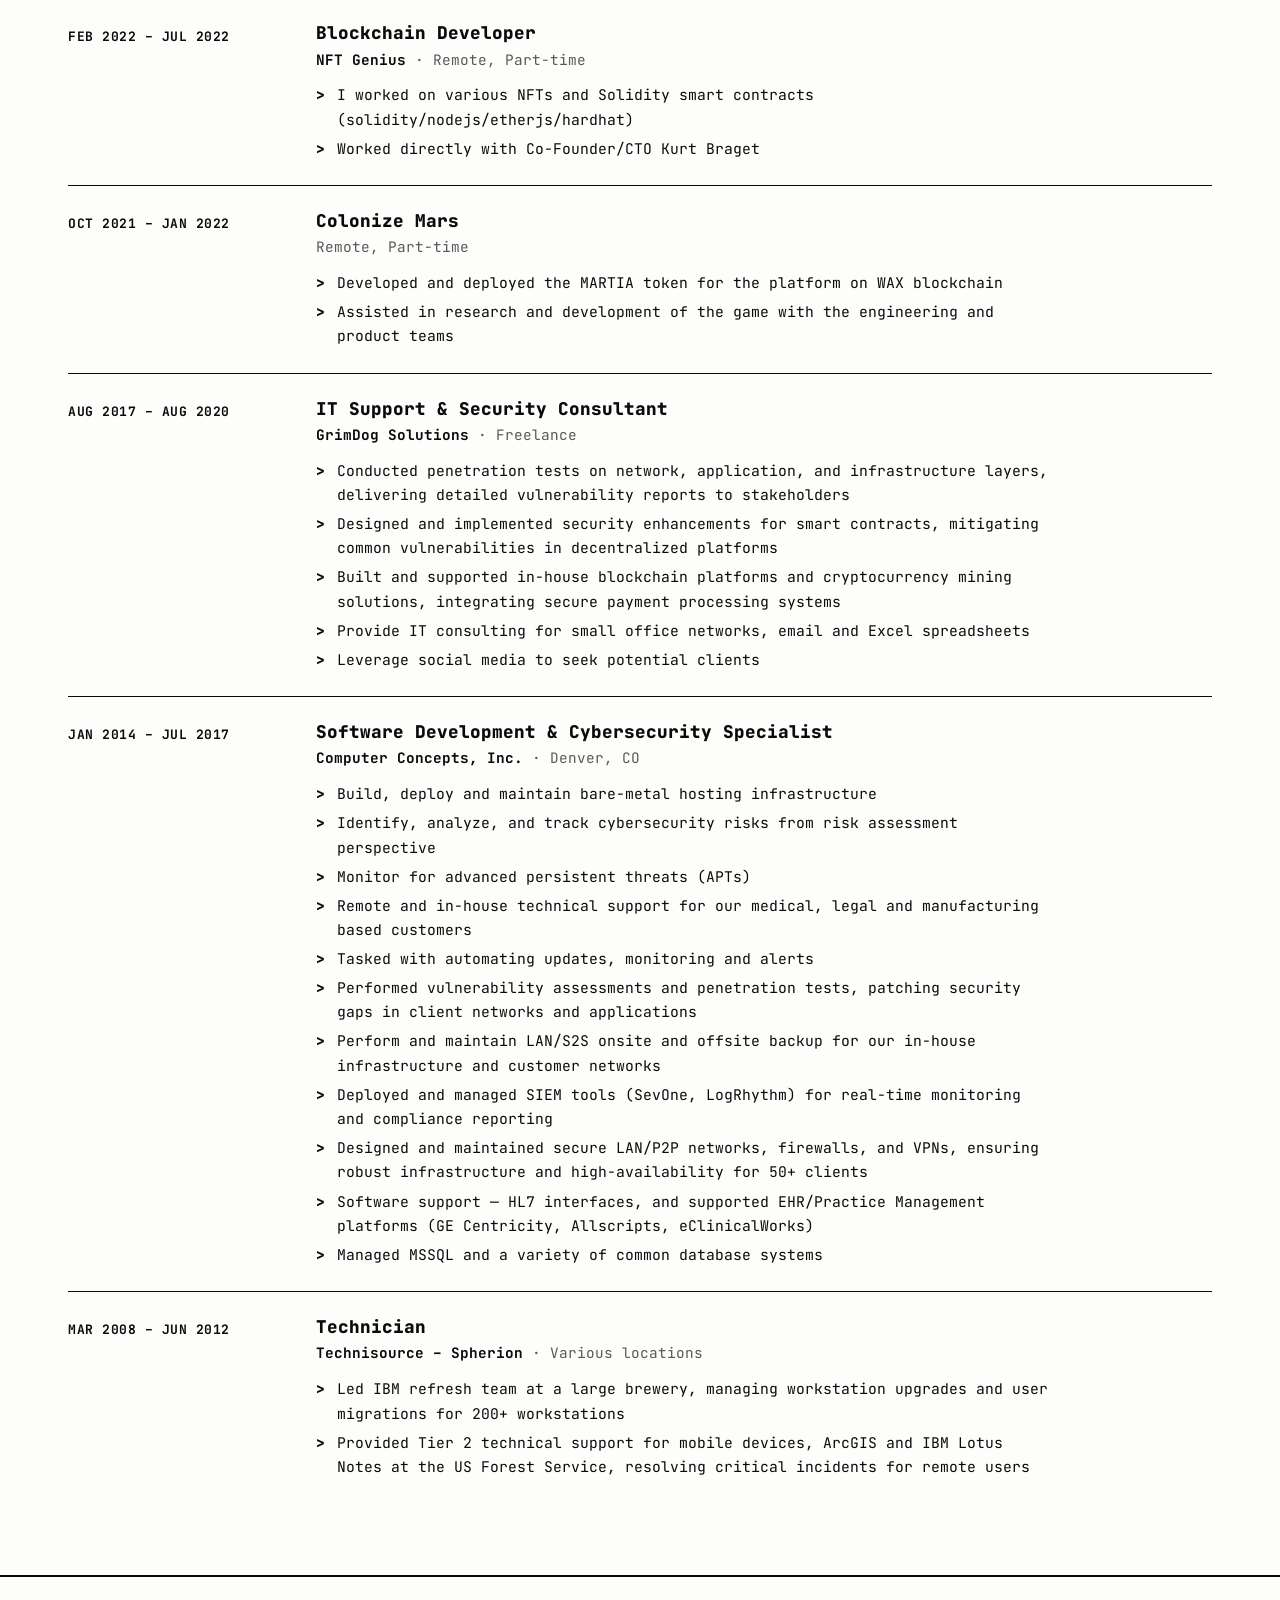
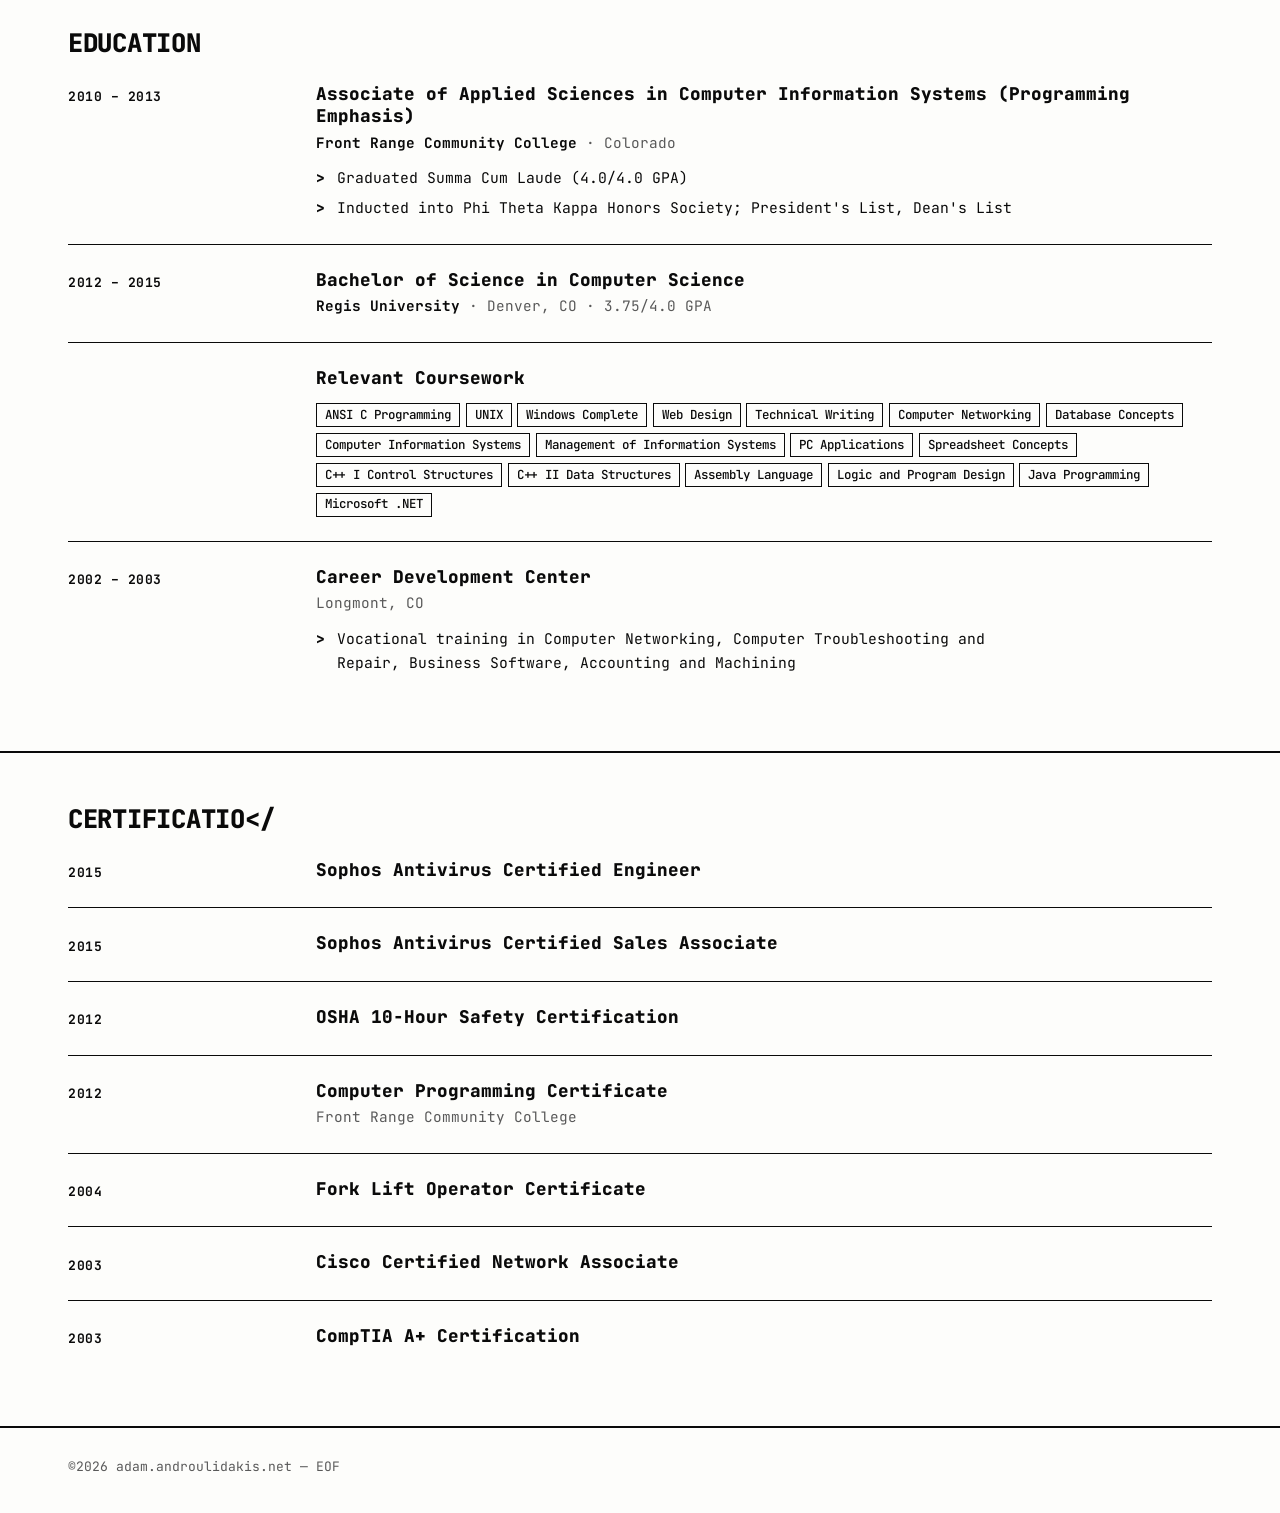
==== commit 145bb631: "Update resume.html" ====
--- a/resume.html
+++ b/resume.html
@@ -280,8 +280,6 @@
             <ul class="cv-list">
               <li>Led IBM refresh team at a large brewery, managing workstation upgrades and user migrations for 200+
                 workstations</li>
-              <li>Administered Active Directory and enforced security policies, reducing unauthorized access incidents
-                by 15%</li>
               <li>Provided Tier 2 technical support for mobile devices, ArcGIS and IBM Lotus Notes at the US Forest
                 Service, resolving critical incidents for remote users</li>
             </ul>
@@ -418,4 +416,4 @@
   <script src="assets/js/main.js" defer></script>
 </body>
 
-</html>+</html>
